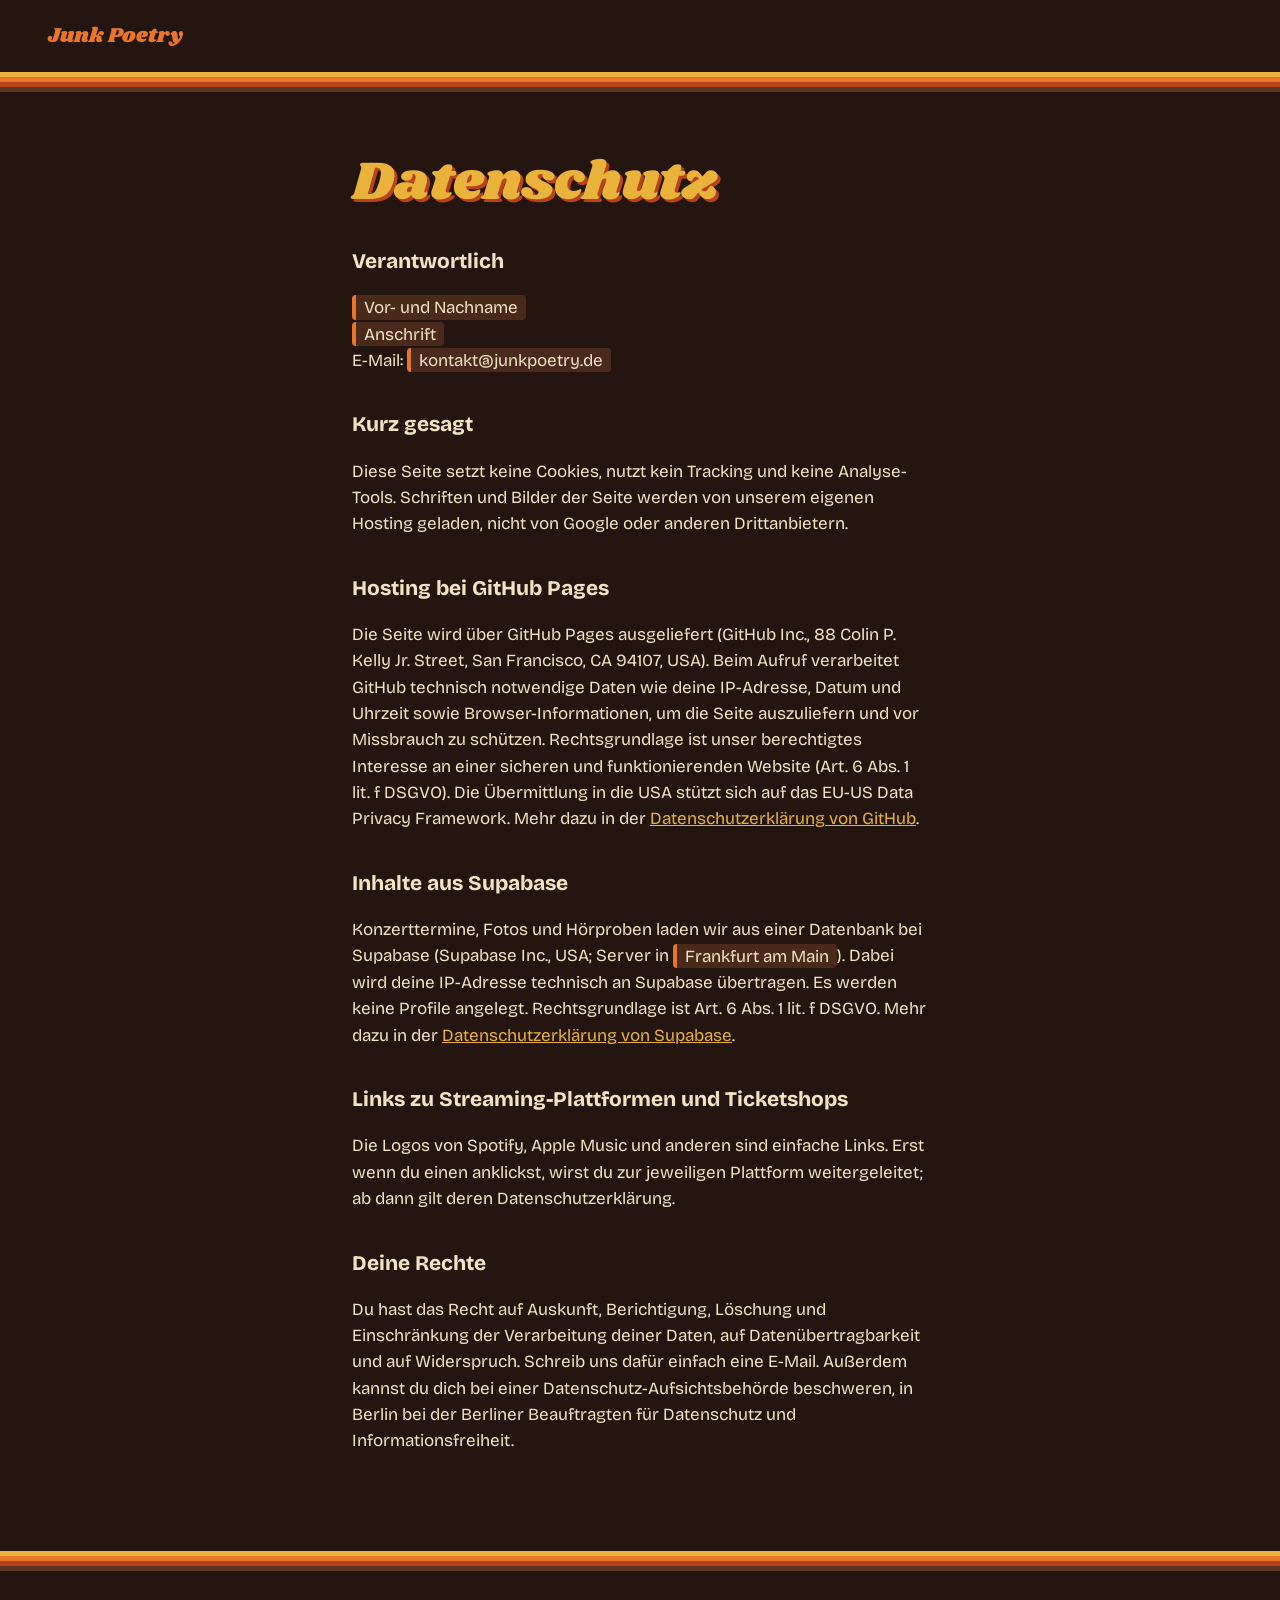
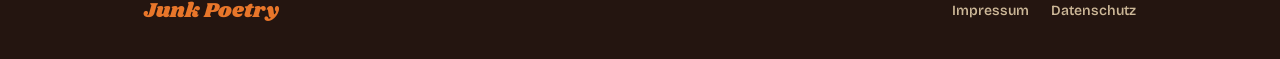
==== datenschutz.html @ 199b7a6d "Erste Version der Band-Seite Startseite mit animiertem Titel, Konzertliste, Hörprobe und Plattform-K" ====
<!doctype html>
<html lang="de">
<head>
  <meta charset="utf-8">
  <meta name="viewport" content="width=device-width, initial-scale=1">
  <title>Datenschutz – Junk Poetry</title>
  <meta name="robots" content="noindex">
  <meta name="theme-color" content="#241510">
  <link rel="icon" href="assets/img/favicon.svg" type="image/svg+xml">
  <link rel="stylesheet" href="assets/css/base.css">
  <link rel="stylesheet" href="assets/css/site.css">
</head>
<body>
  <header class="legal-top"><a href="./">Junk Poetry</a></header>
  <div class="stripes stripes--thin" aria-hidden="true"></div>
  <main class="legal">
    <h1>Datenschutz</h1>
    <h2>Verantwortlich</h2>
    <p>
      <span class="todo">Vor- und Nachname</span><br>
      <span class="todo">Anschrift</span><br>
      E-Mail: <span class="todo">kontakt@junkpoetry.de</span>
    </p>

    <h2>Kurz gesagt</h2>
    <p>Diese Seite setzt keine Cookies, nutzt kein Tracking und keine Analyse-Tools. Schriften und Bilder der Seite werden von unserem eigenen Hosting geladen, nicht von Google oder anderen Drittanbietern.</p>

    <h2>Hosting bei GitHub Pages</h2>
    <p>Die Seite wird über GitHub Pages ausgeliefert (GitHub Inc., 88 Colin P. Kelly Jr. Street, San Francisco, CA 94107, USA). Beim Aufruf verarbeitet GitHub technisch notwendige Daten wie deine IP-Adresse, Datum und Uhrzeit sowie Browser-Informationen, um die Seite auszuliefern und vor Missbrauch zu schützen. Rechtsgrundlage ist unser berechtigtes Interesse an einer sicheren und funktionierenden Website (Art. 6 Abs. 1 lit. f DSGVO). Die Übermittlung in die USA stützt sich auf das EU-US Data Privacy Framework. Mehr dazu in der <a href="https://docs.github.com/de/site-policy/privacy-policies/github-general-privacy-statement" rel="noopener">Datenschutzerklärung von GitHub</a>.</p>

    <h2>Inhalte aus Supabase</h2>
    <p>Konzerttermine, Fotos und Hörproben laden wir aus einer Datenbank bei Supabase (Supabase Inc., USA; Server in <span class="todo">Frankfurt am Main</span>). Dabei wird deine IP-Adresse technisch an Supabase übertragen. Es werden keine Profile angelegt. Rechtsgrundlage ist Art. 6 Abs. 1 lit. f DSGVO. Mehr dazu in der <a href="https://supabase.com/privacy" rel="noopener">Datenschutzerklärung von Supabase</a>.</p>

    <h2>Links zu Streaming-Plattformen und Ticketshops</h2>
    <p>Die Logos von Spotify, Apple Music und anderen sind einfache Links. Erst wenn du einen anklickst, wirst du zur jeweiligen Plattform weitergeleitet; ab dann gilt deren Datenschutzerklärung.</p>

    <h2>Deine Rechte</h2>
    <p>Du hast das Recht auf Auskunft, Berichtigung, Löschung und Einschränkung der Verarbeitung deiner Daten, auf Datenübertragbarkeit und auf Widerspruch. Schreib uns dafür einfach eine E-Mail. Außerdem kannst du dich bei einer Datenschutz-Aufsichtsbehörde beschweren, in Berlin bei der Berliner Beauftragten für Datenschutz und Informationsfreiheit.</p>
  </main>
  <footer class="footer">
    <div class="stripes stripes--thin" aria-hidden="true"></div>
    <div class="footer__inner">
      <p class="footer__name">Junk Poetry</p>
      <ul class="footer__links">
        <li><a href="impressum.html">Impressum</a></li>
        <li><a href="datenschutz.html">Datenschutz</a></li>
      </ul>
    </div>
  </footer>
</body>
</html>
---- assets/css/base.css ----
/* Junk Poetry — gemeinsame Basis (Fonts + Farben) für Seite und Admin */

@font-face {
  font-family: "Shrikhand";
  font-style: normal;
  font-weight: 400;
  font-display: swap;
  src: url("../fonts/shrikhand-latin-400-normal.woff2") format("woff2");
  unicode-range: U+0000-00FF, U+0131, U+0152-0153, U+02BB-02BC, U+02C6, U+02DA, U+02DC, U+0304, U+0308, U+0329, U+2000-206F, U+20AC, U+2122, U+2191, U+2193, U+2212, U+2215, U+FEFF, U+FFFD;
}
@font-face {
  font-family: "Shrikhand";
  font-style: normal;
  font-weight: 400;
  font-display: swap;
  src: url("../fonts/shrikhand-latin-ext-400-normal.woff2") format("woff2");
  unicode-range: U+0100-02BA, U+02BD-02C5, U+02C7-02CC, U+02CE-02D7, U+02DD-02FF, U+1E00-1E9F, U+20A0-20AB, U+20AD-20C0, U+A720-A7FF;
}
@font-face {
  font-family: "Bricolage";
  font-style: normal;
  font-weight: 200 800;
  font-display: swap;
  src: url("../fonts/bricolage-grotesque-latin-wght-normal.woff2") format("woff2-variations");
  unicode-range: U+0000-00FF, U+0131, U+0152-0153, U+02BB-02BC, U+02C6, U+02DA, U+02DC, U+0304, U+0308, U+0329, U+2000-206F, U+20AC, U+2122, U+2191, U+2193, U+2212, U+2215, U+FEFF, U+FFFD;
}
@font-face {
  font-family: "Bricolage";
  font-style: normal;
  font-weight: 200 800;
  font-display: swap;
  src: url("../fonts/bricolage-grotesque-latin-ext-wght-normal.woff2") format("woff2-variations");
  unicode-range: U+0100-02BA, U+02BD-02C5, U+02C7-02CC, U+02CE-02D7, U+02DD-02FF, U+1E00-1E9F, U+20A0-20AB, U+20AD-20C0, U+A720-A7FF;
}

:root {
  --espresso: #241510;
  --cocoa: #4a2a1b;
  --cocoa-2: #5c3622;
  --rust: #b8431b;
  --orange: #e8762a;
  --mustard: #e9b23b;
  --cream: #f3e3c3;
  --cream-dim: #cdb898;

  --display: "Shrikhand", "Cooper Black", Georgia, serif;
  --body: "Bricolage", "Avenir Next", system-ui, sans-serif;

  /* Typo-Skala (ca. 1.25) */
  --t-sm: 0.875rem;
  --t-base: 1.0625rem;
  --t-md: 1.3rem;
  --t-lg: 1.75rem;
  --t-xl: clamp(2.2rem, 5vw, 3.4rem);

  --gutter: clamp(1rem, 4vw, 3rem);
  --maxw: 68rem;

  color-scheme: dark;
}

*,
*::before,
*::after { box-sizing: border-box; }

html { -webkit-text-size-adjust: 100%; }

body {
  margin: 0;
  background: var(--espresso);
  color: var(--cream);
  font-family: var(--body);
  font-size: var(--t-base);
  line-height: 1.55;
  font-weight: 400;
  -webkit-font-smoothing: antialiased;
}

img, svg { display: block; max-width: 100%; }

a { color: inherit; }

:focus-visible {
  outline: 3px solid var(--mustard);
  outline-offset: 3px;
  border-radius: 4px;
}

.visually-hidden {
  position: absolute !important;
  width: 1px; height: 1px;
  overflow: hidden; clip: rect(0 0 0 0);
  white-space: nowrap;
}

/* Die vier Streifen – das wiederkehrende 70s-Motiv */
.stripes {
  --h: 8px;
  height: calc(var(--h) * 4);
  background: linear-gradient(
    var(--mustard) 0 25%,
    var(--orange) 25% 50%,
    var(--rust) 50% 75%,
    var(--cocoa-2) 75% 100%
  );
}
---- assets/css/site.css ----
/* ---------- Hero ---------- */

.hero {
  position: relative;
  min-height: max(34rem, 100svh);
  display: grid;
  grid-template-rows: auto 1fr auto;
  overflow: hidden;
  isolation: isolate;
}

.hero__photo {
  position: absolute;
  inset: 0;
  z-index: -2;
}
.hero__photo img {
  width: 100%;
  height: 100%;
  object-fit: cover;
  object-position: 50% 30%;
  filter: url(#duotone) contrast(1.08);
  opacity: 0;
  transform: scale(1.08);
  animation: photo-in 0.9s cubic-bezier(.2, .7, .2, 1) forwards;
}

/* Abdunkeln unten (Lesbarkeit) + Filmkorn, versteckt auch das kleine Foto */
.hero__shade {
  position: absolute;
  inset: 0;
  z-index: -1;
  background:
    url("data:image/svg+xml,%3Csvg xmlns='http://www.w3.org/2000/svg' width='180' height='180'%3E%3Cfilter id='n'%3E%3CfeTurbulence type='fractalNoise' baseFrequency='.85' numOctaves='3' stitchTiles='stitch'/%3E%3CfeColorMatrix values='0 0 0 0 .95  0 0 0 0 .85  0 0 0 0 .7  0 0 0 .55 0'/%3E%3C/filter%3E%3Crect width='100%25' height='100%25' filter='url(%23n)'/%3E%3C/svg%3E"),
    radial-gradient(ellipse at 50% 35%, transparent 30%, rgb(36 21 16 / .55) 100%),
    linear-gradient(to bottom, rgb(36 21 16 / .35), transparent 25%, transparent 45%, rgb(36 21 16 / .75) 85%);
  background-blend-mode: overlay, normal, normal;
  opacity: 0.95;
}

.topnav {
  display: flex;
  justify-content: flex-end;
  gap: 1.5rem;
  padding: 1.25rem var(--gutter);
  font-weight: 650;
  font-size: var(--t-base);
}
.topnav a {
  text-decoration: none;
  padding: 0.25rem 0;
  border-bottom: 2px solid transparent;
  text-shadow: 0 1px 6px rgb(36 21 16 / .6);
}
.topnav a:hover { border-bottom-color: var(--mustard); }

.title {
  align-self: end;
  margin: 0;
  padding: 0 var(--gutter) 0.5rem;
  font-family: var(--display);
  font-weight: 400;
  font-size: clamp(4.4rem, 17vw, 12.5rem);
  line-height: 0.82;
  color: var(--cream);
  display: flex;
  flex-direction: column;
  align-items: flex-start;
  /* 70s-Stapelschatten */
  text-shadow:
    0.035em 0.035em 0 var(--mustard),
    0.07em 0.07em 0 var(--orange),
    0.105em 0.105em 0 var(--rust),
    0.14em 0.14em 0 var(--cocoa);
}
.title__word {
  display: block;
  transform-origin: 40% 70%;
  opacity: 0;
}
.title__word--junk {
  --tilt: -5deg;
  animation: pop 0.7s cubic-bezier(.3, 1.4, .5, 1) 0.45s forwards;
}
.title__word--poetry {
  --tilt: -5deg;
  margin-left: 0.55em;
  animation: pop 0.7s cubic-bezier(.3, 1.4, .5, 1) 0.9s forwards;
}

.swoosh {
  display: block;
  width: 100%;
  height: 190px;
  margin-bottom: -1px;
  clip-path: inset(0 100% 0 0);
  animation: wipe 0.9s cubic-bezier(.6, 0, .2, 1) 1.25s forwards;
}
.swoosh__fill { fill: var(--espresso); }
.swoosh__lines path {
  stroke-width: 14;
  vector-effect: non-scaling-stroke;
}

@keyframes photo-in {
  to { opacity: 1; transform: scale(1); }
}
@keyframes pop {
  0%   { opacity: 0; transform: scale(0.2) rotate(-16deg); }
  55%  { opacity: 1; transform: scale(1.12) rotate(2deg); }
  80%  { transform: scale(0.97) rotate(var(--tilt)); }
  100% { opacity: 1; transform: scale(1) rotate(var(--tilt)); }
}
@keyframes wipe {
  to { clip-path: inset(0 0 0 0); }
}

/* ---------- Sektionen ---------- */

.section {
  max-width: var(--maxw);
  margin: 0 auto;
  padding: clamp(3rem, 8vw, 6rem) var(--gutter) 0;
}

.section__head {
  display: flex;
  flex-wrap: wrap;
  align-items: end;
  justify-content: space-between;
  gap: 1rem 2rem;
  margin-bottom: 2rem;
}

.section h2 {
  margin: 0;
  font-family: var(--display);
  font-weight: 400;
  font-size: var(--t-xl);
  line-height: 1;
  color: var(--mustard);
  text-shadow: 0.05em 0.05em 0 var(--rust);
}

/* ---------- Sortierung ---------- */

.sort {
  display: inline-flex;
  padding: 4px;
  gap: 2px;
  border-radius: 999px;
  background: var(--cocoa);
}
.sort button {
  font: inherit;
  font-size: var(--t-sm);
  font-weight: 600;
  color: var(--cream-dim);
  background: none;
  border: 0;
  border-radius: 999px;
  padding: 0.45rem 0.9rem;
  white-space: nowrap;
  cursor: pointer;
}
.sort button:hover { color: var(--cream); }
.sort button[aria-pressed="true"] {
  background: var(--orange);
  color: var(--espresso);
}

/* ---------- Konzerte als Ticketabrisse ---------- */

.gigs {
  list-style: none;
  margin: 0;
  padding: 0;
  display: grid;
  gap: 1.1rem;
}

.gigs__state {
  padding: 2rem 0;
  color: var(--cream-dim);
  max-width: 34rem;
}
.gigs__state strong { color: var(--cream); font-weight: 650; }

.gig {
  --notch: 11px;
  position: relative;
  display: grid;
  grid-template-columns: 7.5rem 1fr auto;
  align-items: stretch;
  background: var(--cream);
  color: var(--espresso);
  border-radius: 10px;
  /* Kerben links und rechts der Perforation */
  -webkit-mask:
    radial-gradient(circle var(--notch) at 7.5rem 0, transparent 98%, #000) top / 100% 51% no-repeat,
    radial-gradient(circle var(--notch) at 7.5rem 100%, transparent 98%, #000) bottom / 100% 51% no-repeat;
          mask:
    radial-gradient(circle var(--notch) at 7.5rem 0, transparent 98%, #000) top / 100% 51% no-repeat,
    radial-gradient(circle var(--notch) at 7.5rem 100%, transparent 98%, #000) bottom / 100% 51% no-repeat;
}

.gig__date {
  display: grid;
  place-content: center;
  text-align: center;
  padding: 1rem 0.5rem;
  background: var(--orange);
  border-radius: 10px 0 0 10px;
  color: var(--espresso);
}
.gig__date time { display: grid; }
.gig__day {
  font-family: var(--display);
  font-size: 2.6rem;
  line-height: 1;
  color: var(--cream);
  text-shadow: 0.05em 0.05em 0 var(--rust);
}
.gig__month {
  font-weight: 700;
  font-size: var(--t-sm);
  margin-top: 0.3rem;
}

.gig__info {
  padding: 1.1rem 1.4rem;
  border-left: 3px dashed rgb(36 21 16 / .35);
  min-width: 0;
}
.gig__city {
  margin: 0;
  font-size: var(--t-lg);
  font-weight: 750;
  line-height: 1.1;
  letter-spacing: -0.01em;
}
.gig__venue {
  margin: 0.25rem 0 0;
  font-weight: 500;
}
.gig__note {
  margin: 0.35rem 0 0;
  font-size: var(--t-sm);
  color: #6b4a36;
}

.gig__action {
  display: flex;
  align-items: center;
  padding: 1rem 1.4rem 1rem 0;
}

.btn {
  display: inline-flex;
  align-items: center;
  gap: 0.5rem;
  font: inherit;
  font-weight: 700;
  text-decoration: none;
  background: var(--espresso);
  color: var(--cream);
  border: 0;
  border-radius: 999px;
  padding: 0.65rem 1.3rem;
  cursor: pointer;
  white-space: nowrap;
}
.btn:hover { background: var(--rust); }

.stamp {
  display: inline-block;
  font-family: var(--display);
  font-size: 1.05rem;
  color: var(--rust);
  border: 3px solid currentColor;
  border-radius: 8px;
  padding: 0.2rem 0.7rem;
  transform: rotate(-6deg);
  white-space: nowrap;
}
.stamp--free { color: #6f7a2e; }
.stamp--tba  { color: #8a6a52; font-family: var(--body); font-weight: 700; font-size: var(--t-sm); }

@media (max-width: 640px) {
  .gig {
    --cut: 5.5rem;
    grid-template-columns: var(--cut) 1fr;
    -webkit-mask:
      radial-gradient(circle var(--notch) at var(--cut) 0, transparent 98%, #000) top / 100% 51% no-repeat,
      radial-gradient(circle var(--notch) at var(--cut) 100%, transparent 98%, #000) bottom / 100% 51% no-repeat;
            mask:
      radial-gradient(circle var(--notch) at var(--cut) 0, transparent 98%, #000) top / 100% 51% no-repeat,
      radial-gradient(circle var(--notch) at var(--cut) 100%, transparent 98%, #000) bottom / 100% 51% no-repeat;
  }
  .gig__date { grid-row: span 2; }
  .gig__day { font-size: 2.1rem; }
  .gig__info { padding: 1rem 1rem 0.4rem; }
  .gig__city { font-size: var(--t-md); }
  .gig__action {
    border-left: 3px dashed rgb(36 21 16 / .35);
    padding: 0.4rem 1rem 1rem;
  }
}

/* ---------- Release + Hörprobe ---------- */

.release {
  display: grid;
  grid-template-columns: minmax(0, 22rem) 1fr;
  gap: clamp(1.5rem, 5vw, 4.5rem);
  align-items: center;
  margin-bottom: clamp(3rem, 7vw, 5rem);
}
.release[hidden] { display: none; }

.release__art {
  position: relative;
  width: 78%;
  aspect-ratio: 1;
}

.cover {
  position: relative;
  z-index: 1;
  width: 100%;
  height: 100%;
  border-radius: 6px;
  overflow: hidden;
  box-shadow: 10px 10px 0 var(--rust);
  background: var(--cocoa);
}
.cover img { width: 100%; height: 100%; object-fit: cover; }

/* Platzhalter-Cover, falls noch keins hochgeladen ist */
.cover--empty {
  display: grid;
  align-content: end;
  padding: 1.1rem;
  background: linear-gradient(
    var(--cocoa) 0 44%,
    var(--mustard) 44% 50%,
    var(--orange) 50% 56%,
    var(--rust) 56% 62%,
    var(--cocoa-2) 62% 100%
  );
}
.cover--empty span {
  font-family: var(--display);
  font-size: clamp(1.4rem, 3.4vw, 2.1rem);
  line-height: 1;
  color: var(--cream);
}

.vinyl {
  position: absolute;
  inset: 4% -34% 4% auto;
  aspect-ratio: 1;
  border-radius: 50%;
  background:
    radial-gradient(circle, var(--espresso) 0 3%, transparent 3.5%),
    radial-gradient(circle, transparent 0 30%, transparent 30%),
    conic-gradient(from 30deg, transparent 0 10%, rgb(243 227 195 / .10) 14%, transparent 18% 60%, rgb(243 227 195 / .08) 64%, transparent 68%),
    repeating-radial-gradient(circle, #160d09 0 2px, #33201a 2px 4px);
  box-shadow: inset 0 0 0 3px #3d271d;
}
.vinyl__label {
  position: absolute;
  inset: 34%;
  border-radius: 50%;
  background:
    radial-gradient(circle, var(--espresso) 0 9%, transparent 10%),
    conic-gradient(var(--mustard) 0 25%, var(--orange) 0 50%, var(--mustard) 0 75%, var(--orange) 0);
}
.is-playing .vinyl { animation: spin 1.8s linear infinite; }

@keyframes spin { to { transform: rotate(1turn); } }

.release__by {
  margin: 0;
  color: var(--cream-dim);
  font-size: var(--t-sm);
  font-weight: 600;
}
.release__title {
  margin: 0.2rem 0 1.4rem;
  font-family: var(--display);
  font-weight: 400;
  font-size: var(--t-lg);
  line-height: 1.1;
}

.play {
  display: inline-flex;
  align-items: center;
  gap: 0.9rem;
  font: inherit;
  font-weight: 700;
  font-size: var(--t-md);
  color: var(--cream);
  background: none;
  border: 0;
  padding: 0;
  cursor: pointer;
}
.play__ring { width: 4rem; height: 4rem; flex: none; }
.play__track { fill: var(--orange); stroke: var(--cocoa-2); stroke-width: 4; }
.play__progress {
  fill: none;
  stroke: var(--mustard);
  stroke-width: 4;
  stroke-linecap: round;
  stroke-dasharray: 132;
  stroke-dashoffset: 132;
  transform: rotate(-90deg);
  transform-origin: center;
}
.play__icon { fill: var(--espresso); }
.play__icon--stop { display: none; }
.is-playing .play__icon--play { display: none; }
.is-playing .play__icon--stop { display: inline; }
.play:hover .play__track { fill: var(--mustard); }

.release__hint {
  margin: 0.8rem 0 0;
  font-size: var(--t-sm);
  color: var(--cream-dim);
  max-width: 30rem;
}
.release__hint a { color: var(--mustard); font-weight: 650; }

@media (max-width: 640px) {
  .hero { min-height: max(30rem, 78svh); }
  .title { font-size: 19vw; }
  .swoosh { height: 120px; }
  .swoosh__lines path { stroke-width: 9; }
  .release { grid-template-columns: 1fr; }
  .release__art { width: 62%; }
}

/* ---------- Plattform-Karussell ---------- */

.platforms__title {
  margin: 0 0 0.5rem;
  font-size: var(--t-md);
  font-weight: 700;
}

.carousel {
  position: relative;
  margin: 0 calc(var(--gutter) * -1);
}

.carousel__track {
  --item: 9.5rem;
  list-style: none;
  margin: 0;
  display: flex;
  gap: 0.5rem;
  overflow-x: auto;
  scroll-snap-type: x mandatory;
  scroll-behavior: smooth;
  overscroll-behavior-x: contain;
  padding: 2.5rem calc(50% - var(--item) / 2) 2rem;
  scrollbar-width: none;
  -webkit-mask-image: linear-gradient(to right, transparent, #000 18%, #000 82%, transparent);
          mask-image: linear-gradient(to right, transparent, #000 18%, #000 82%, transparent);
}
.carousel__track::-webkit-scrollbar { display: none; }

.carousel__track > li {
  flex: 0 0 var(--item);
  scroll-snap-align: center;
  display: grid;
  justify-items: center;
}

.platform {
  --k: 0; /* 1 = Mitte, 0 = Rand – per JS gesetzt */
  display: grid;
  justify-items: center;
  gap: 0.8rem;
  text-decoration: none;
  transform: scale(calc(0.78 + var(--k) * 0.34));
  opacity: calc(0.5 + var(--k) * 0.5);
  transition: transform 0.12s linear, opacity 0.12s linear;
}

/* Jede Plattform als Plattenlabel */
.platform__disc {
  width: 7rem;
  aspect-ratio: 1;
  border-radius: 50%;
  display: grid;
  place-items: center;
  background:
    radial-gradient(circle, transparent 0 56%, var(--cocoa-2) 56.5% 58%, transparent 58.5%),
    radial-gradient(circle, var(--orange) 0 60%, var(--rust) 60.5% 100%);
  box-shadow: 0 0 0 4px var(--espresso), 0 0 0 7px var(--cocoa);
}
.platform__disc svg {
  width: 44%;
  height: 44%;
  fill: var(--espresso);
}
.platform__word {
  font-family: var(--display);
  font-size: 1.05rem;
  line-height: 0.95;
  text-align: center;
  color: var(--espresso);
}
.platform__name {
  font-weight: 650;
  font-size: var(--t-sm);
  text-align: center;
  white-space: nowrap;
}
.platform:hover .platform__disc,
.platform:focus-visible .platform__disc {
  background:
    radial-gradient(circle, transparent 0 56%, var(--cocoa-2) 56.5% 58%, transparent 58.5%),
    radial-gradient(circle, var(--mustard) 0 60%, var(--orange) 60.5% 100%);
}

.carousel__navs {
  display: flex;
  justify-content: center;
  gap: 0.75rem;
}
.carousel__nav {
  width: 2.75rem;
  height: 2.75rem;
  border-radius: 50%;
  border: 0;
  background: var(--cocoa);
  color: var(--cream);
  display: grid;
  place-items: center;
  cursor: pointer;
}
.carousel__nav:hover { background: var(--rust); }
.carousel__nav svg { width: 1.2rem; fill: none; stroke: currentColor; stroke-width: 2.5; stroke-linecap: round; stroke-linejoin: round; }

/* ---------- Footer ---------- */

.footer {
  margin-top: clamp(3rem, 8vw, 6rem);
}
.stripes--thin { --h: 5px; }
.footer__inner {
  max-width: var(--maxw);
  margin: 0 auto;
  padding: 1.5rem var(--gutter) 2rem;
  display: flex;
  flex-wrap: wrap;
  gap: 1rem 2rem;
  align-items: center;
  justify-content: space-between;
}
.footer__name {
  margin: 0;
  font-family: var(--display);
  font-size: var(--t-md);
  color: var(--orange);
}
.footer__links {
  list-style: none;
  margin: 0;
  padding: 0;
  display: flex;
  flex-wrap: wrap;
  gap: 0.5rem 1.4rem;
  font-size: var(--t-sm);
  font-weight: 550;
}
.footer__links a { text-decoration: none; color: var(--cream-dim); }
.footer__links a:hover { color: var(--cream); text-decoration: underline; }

/* ---------- Weniger Bewegung ---------- */

@media (prefers-reduced-motion: reduce) {
  .hero__photo img,
  .title__word,
  .swoosh {
    animation: none;
    opacity: 1;
    transform: none;
    clip-path: none;
  }
  .title__word { transform: rotate(var(--tilt)); }
  .is-playing .vinyl { animation: none; }
  .carousel__track { scroll-behavior: auto; }
  .platform { transition: none; }
}

/* ---------- Impressum / Datenschutz ---------- */

.legal-top {
  display: flex;
  align-items: center;
  justify-content: space-between;
  padding: 1.25rem var(--gutter);
}
.legal-top a {
  font-family: var(--display);
  font-size: var(--t-md);
  color: var(--orange);
  text-decoration: none;
}
.legal {
  max-width: 42rem;
  margin: 0 auto;
  padding: clamp(2rem, 6vw, 4rem) var(--gutter) 0;
}
.legal h1 {
  margin: 0 0 1.5rem;
  font-family: var(--display);
  font-weight: 400;
  font-size: var(--t-xl);
  line-height: 1;
  color: var(--mustard);
  text-shadow: 0.05em 0.05em 0 var(--rust);
}
.legal h2 {
  margin: 2.2rem 0 0.5rem;
  font-size: var(--t-md);
  font-weight: 750;
}
.legal p, .legal li { color: var(--cream); }
.legal a { color: var(--mustard); }
.legal .todo {
  background: var(--cocoa);
  border-left: 4px solid var(--orange);
  padding: 0.1rem 0.5rem;
  border-radius: 4px;
}
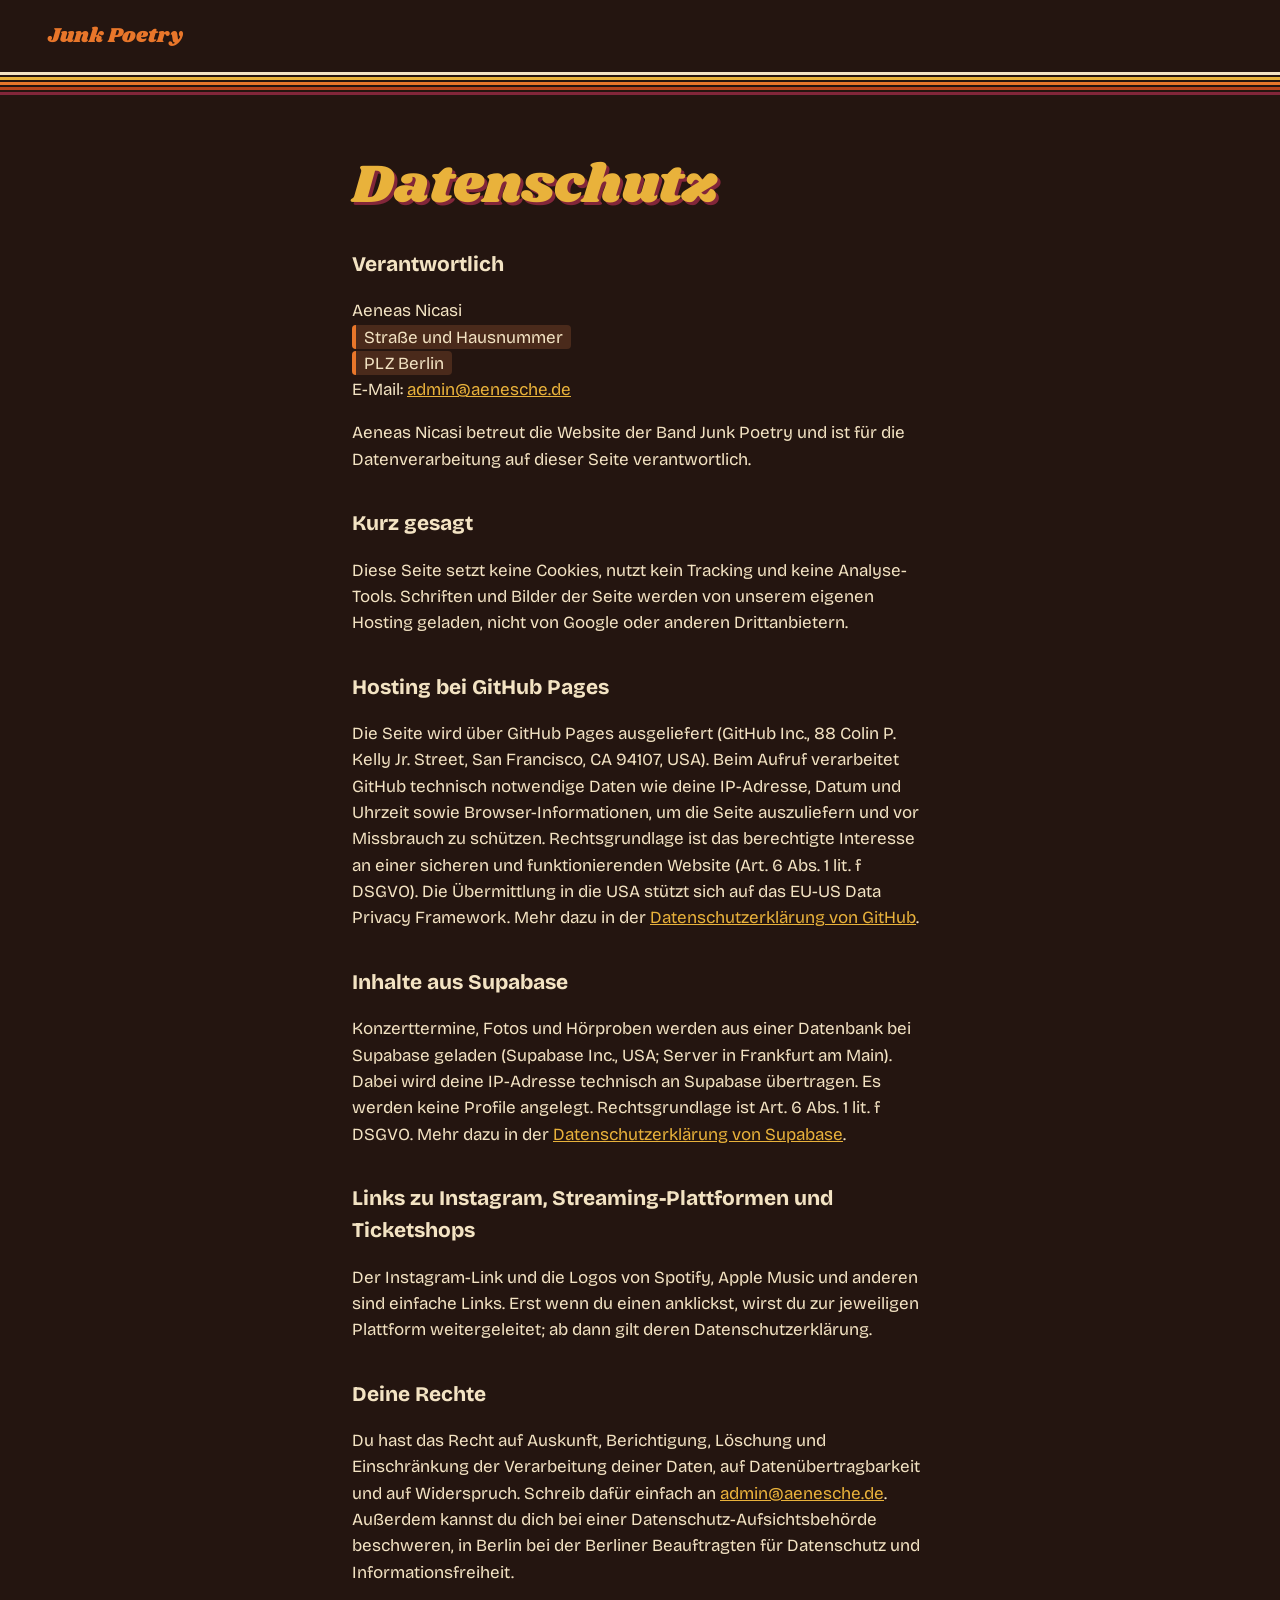
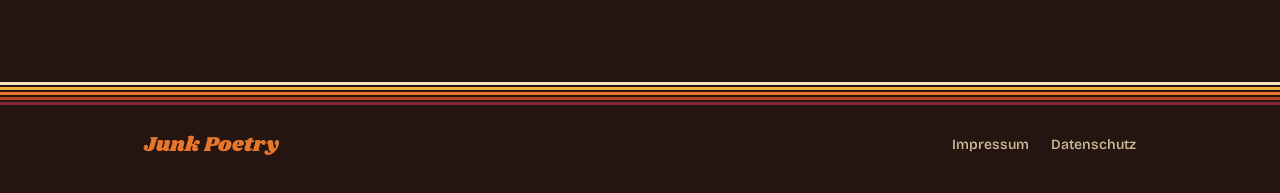
==== commit bad3e750: "Impressum und Datenschutz ausgefüllt Band-Kontakt über Instagram, Aeneas Nicasi als Verantwortlicher" ====
--- a/datenschutz.html
+++ b/datenschutz.html
@@ -15,27 +15,30 @@
   <div class="stripes stripes--thin" aria-hidden="true"></div>
   <main class="legal">
     <h1>Datenschutz</h1>
+
     <h2>Verantwortlich</h2>
     <p>
-      <span class="todo">Vor- und Nachname</span><br>
-      <span class="todo">Anschrift</span><br>
-      E-Mail: <span class="todo">kontakt@junkpoetry.de</span>
+      Aeneas Nicasi<br>
+      <span class="todo">Straße und Hausnummer</span><br>
+      <span class="todo">PLZ Berlin</span><br>
+      E-Mail: <a href="mailto:admin@aenesche.de">admin@aenesche.de</a>
     </p>
+    <p>Aeneas Nicasi betreut die Website der Band Junk Poetry und ist für die Datenverarbeitung auf dieser Seite verantwortlich.</p>
 
     <h2>Kurz gesagt</h2>
     <p>Diese Seite setzt keine Cookies, nutzt kein Tracking und keine Analyse-Tools. Schriften und Bilder der Seite werden von unserem eigenen Hosting geladen, nicht von Google oder anderen Drittanbietern.</p>
 
     <h2>Hosting bei GitHub Pages</h2>
-    <p>Die Seite wird über GitHub Pages ausgeliefert (GitHub Inc., 88 Colin P. Kelly Jr. Street, San Francisco, CA 94107, USA). Beim Aufruf verarbeitet GitHub technisch notwendige Daten wie deine IP-Adresse, Datum und Uhrzeit sowie Browser-Informationen, um die Seite auszuliefern und vor Missbrauch zu schützen. Rechtsgrundlage ist unser berechtigtes Interesse an einer sicheren und funktionierenden Website (Art. 6 Abs. 1 lit. f DSGVO). Die Übermittlung in die USA stützt sich auf das EU-US Data Privacy Framework. Mehr dazu in der <a href="https://docs.github.com/de/site-policy/privacy-policies/github-general-privacy-statement" rel="noopener">Datenschutzerklärung von GitHub</a>.</p>
+    <p>Die Seite wird über GitHub Pages ausgeliefert (GitHub Inc., 88 Colin P. Kelly Jr. Street, San Francisco, CA 94107, USA). Beim Aufruf verarbeitet GitHub technisch notwendige Daten wie deine IP-Adresse, Datum und Uhrzeit sowie Browser-Informationen, um die Seite auszuliefern und vor Missbrauch zu schützen. Rechtsgrundlage ist das berechtigte Interesse an einer sicheren und funktionierenden Website (Art. 6 Abs. 1 lit. f DSGVO). Die Übermittlung in die USA stützt sich auf das EU-US Data Privacy Framework. Mehr dazu in der <a href="https://docs.github.com/de/site-policy/privacy-policies/github-general-privacy-statement" rel="noopener">Datenschutzerklärung von GitHub</a>.</p>
 
     <h2>Inhalte aus Supabase</h2>
-    <p>Konzerttermine, Fotos und Hörproben laden wir aus einer Datenbank bei Supabase (Supabase Inc., USA; Server in <span class="todo">Frankfurt am Main</span>). Dabei wird deine IP-Adresse technisch an Supabase übertragen. Es werden keine Profile angelegt. Rechtsgrundlage ist Art. 6 Abs. 1 lit. f DSGVO. Mehr dazu in der <a href="https://supabase.com/privacy" rel="noopener">Datenschutzerklärung von Supabase</a>.</p>
+    <p>Konzerttermine, Fotos und Hörproben werden aus einer Datenbank bei Supabase geladen (Supabase Inc., USA; Server in Frankfurt am Main). Dabei wird deine IP-Adresse technisch an Supabase übertragen. Es werden keine Profile angelegt. Rechtsgrundlage ist Art. 6 Abs. 1 lit. f DSGVO. Mehr dazu in der <a href="https://supabase.com/privacy" rel="noopener">Datenschutzerklärung von Supabase</a>.</p>
 
-    <h2>Links zu Streaming-Plattformen und Ticketshops</h2>
-    <p>Die Logos von Spotify, Apple Music und anderen sind einfache Links. Erst wenn du einen anklickst, wirst du zur jeweiligen Plattform weitergeleitet; ab dann gilt deren Datenschutzerklärung.</p>
+    <h2>Links zu Instagram, Streaming-Plattformen und Ticketshops</h2>
+    <p>Der Instagram-Link und die Logos von Spotify, Apple Music und anderen sind einfache Links. Erst wenn du einen anklickst, wirst du zur jeweiligen Plattform weitergeleitet; ab dann gilt deren Datenschutzerklärung.</p>
 
     <h2>Deine Rechte</h2>
-    <p>Du hast das Recht auf Auskunft, Berichtigung, Löschung und Einschränkung der Verarbeitung deiner Daten, auf Datenübertragbarkeit und auf Widerspruch. Schreib uns dafür einfach eine E-Mail. Außerdem kannst du dich bei einer Datenschutz-Aufsichtsbehörde beschweren, in Berlin bei der Berliner Beauftragten für Datenschutz und Informationsfreiheit.</p>
+    <p>Du hast das Recht auf Auskunft, Berichtigung, Löschung und Einschränkung der Verarbeitung deiner Daten, auf Datenübertragbarkeit und auf Widerspruch. Schreib dafür einfach an <a href="mailto:admin@aenesche.de">admin@aenesche.de</a>. Außerdem kannst du dich bei einer Datenschutz-Aufsichtsbehörde beschweren, in Berlin bei der Berliner Beauftragten für Datenschutz und Informationsfreiheit.</p>
   </main>
   <footer class="footer">
     <div class="stripes stripes--thin" aria-hidden="true"></div>
--- a/assets/css/base.css
+++ b/assets/css/base.css
@@ -38,6 +38,7 @@
   --cocoa: #4a2a1b;
   --cocoa-2: #5c3622;
   --rust: #b8431b;
+  --wine: #82263a;
   --orange: #e8762a;
   --mustard: #e9b23b;
   --cream: #f3e3c3;
@@ -95,12 +96,19 @@
 
 /* Die vier Streifen – das wiederkehrende 70s-Motiv */
 .stripes {
-  --h: 8px;
-  height: calc(var(--h) * 4);
+  /* fünf Streifen mit dunklen Fugen, von Creme bis Weinrot */
+  --h: 6px;
+  --g: 3px;
+  height: calc(var(--h) * 5 + var(--g) * 4);
   background: linear-gradient(
-    var(--mustard) 0 25%,
-    var(--orange) 25% 50%,
-    var(--rust) 50% 75%,
-    var(--cocoa-2) 75% 100%
+    var(--cream) 0 var(--h),
+    transparent 0 calc(var(--h) + var(--g)),
+    var(--mustard) 0 calc(var(--h) * 2 + var(--g)),
+    transparent 0 calc(var(--h) * 2 + var(--g) * 2),
+    var(--orange) 0 calc(var(--h) * 3 + var(--g) * 2),
+    transparent 0 calc(var(--h) * 3 + var(--g) * 3),
+    var(--rust) 0 calc(var(--h) * 4 + var(--g) * 3),
+    transparent 0 calc(var(--h) * 4 + var(--g) * 4),
+    var(--wine) 0 100%
   );
 }
--- a/assets/css/site.css
+++ b/assets/css/site.css
@@ -68,10 +68,9 @@
   align-items: flex-start;
   /* 70s-Stapelschatten */
   text-shadow:
-    0.035em 0.035em 0 var(--mustard),
-    0.07em 0.07em 0 var(--orange),
-    0.105em 0.105em 0 var(--rust),
-    0.14em 0.14em 0 var(--cocoa);
+    0.04em 0.04em 0 var(--mustard),
+    0.08em 0.08em 0 var(--orange),
+    0.12em 0.12em 0 var(--wine);
 }
 .title__word {
   display: block;
@@ -91,14 +90,15 @@
 .swoosh {
   display: block;
   width: 100%;
-  height: 190px;
+  height: 200px;
   margin-bottom: -1px;
   clip-path: inset(0 100% 0 0);
   animation: wipe 0.9s cubic-bezier(.6, 0, .2, 1) 1.25s forwards;
 }
 .swoosh__fill { fill: var(--espresso); }
+.swoosh__lines .swoosh__band { stroke: var(--espresso); stroke-width: 70; }
 .swoosh__lines path {
-  stroke-width: 14;
+  stroke-width: 10;
   vector-effect: non-scaling-stroke;
 }
 
@@ -139,7 +139,7 @@
   font-size: var(--t-xl);
   line-height: 1;
   color: var(--mustard);
-  text-shadow: 0.05em 0.05em 0 var(--rust);
+  text-shadow: 0.05em 0.05em 0 var(--wine);
 }
 
 /* ---------- Sortierung ---------- */
@@ -219,7 +219,7 @@
   font-size: 2.6rem;
   line-height: 1;
   color: var(--cream);
-  text-shadow: 0.05em 0.05em 0 var(--rust);
+  text-shadow: 0.05em 0.05em 0 var(--wine);
 }
 .gig__month {
   font-weight: 700;
@@ -270,7 +270,7 @@
   cursor: pointer;
   white-space: nowrap;
 }
-.btn:hover { background: var(--rust); }
+.btn:hover { background: var(--wine); }
 
 .stamp {
   display: inline-block;
@@ -331,7 +331,7 @@
   height: 100%;
   border-radius: 6px;
   overflow: hidden;
-  box-shadow: 10px 10px 0 var(--rust);
+  box-shadow: 10px 10px 0 var(--wine);
   background: var(--cocoa);
 }
 .cover img { width: 100%; height: 100%; object-fit: cover; }
@@ -341,12 +341,15 @@
   display: grid;
   align-content: end;
   padding: 1.1rem;
+  /* gleiche Streifen wie im Swoosh: mit Fugen, Creme bis Weinrot */
   background: linear-gradient(
-    var(--cocoa) 0 44%,
-    var(--mustard) 44% 50%,
-    var(--orange) 50% 56%,
-    var(--rust) 56% 62%,
-    var(--cocoa-2) 62% 100%
+    var(--cocoa) 0 36%,
+    var(--cream) 36% 39.5%, var(--cocoa) 39.5% 41%,
+    var(--mustard) 41% 44.5%, var(--cocoa) 44.5% 46%,
+    var(--orange) 46% 49.5%, var(--cocoa) 49.5% 51%,
+    var(--rust) 51% 54.5%, var(--cocoa) 54.5% 56%,
+    var(--wine) 56% 59.5%,
+    var(--cocoa) 59.5% 100%
   );
 }
 .cover--empty span {
@@ -436,8 +439,9 @@
 @media (max-width: 640px) {
   .hero { min-height: max(30rem, 78svh); }
   .title { font-size: 19vw; }
-  .swoosh { height: 120px; }
-  .swoosh__lines path { stroke-width: 9; }
+  .swoosh { height: 126px; }
+  .swoosh__lines path { stroke-width: 6; }
+  .swoosh__lines .swoosh__band { stroke-width: 44; }
   .release { grid-template-columns: 1fr; }
   .release__art { width: 62%; }
 }
@@ -551,7 +555,7 @@
 .footer {
   margin-top: clamp(3rem, 8vw, 6rem);
 }
-.stripes--thin { --h: 5px; }
+.stripes--thin { --h: 3px; --g: 2px; }
 .footer__inner {
   max-width: var(--maxw);
   margin: 0 auto;
@@ -624,7 +628,7 @@
   font-size: var(--t-xl);
   line-height: 1;
   color: var(--mustard);
-  text-shadow: 0.05em 0.05em 0 var(--rust);
+  text-shadow: 0.05em 0.05em 0 var(--wine);
 }
 .legal h2 {
   margin: 2.2rem 0 0.5rem;
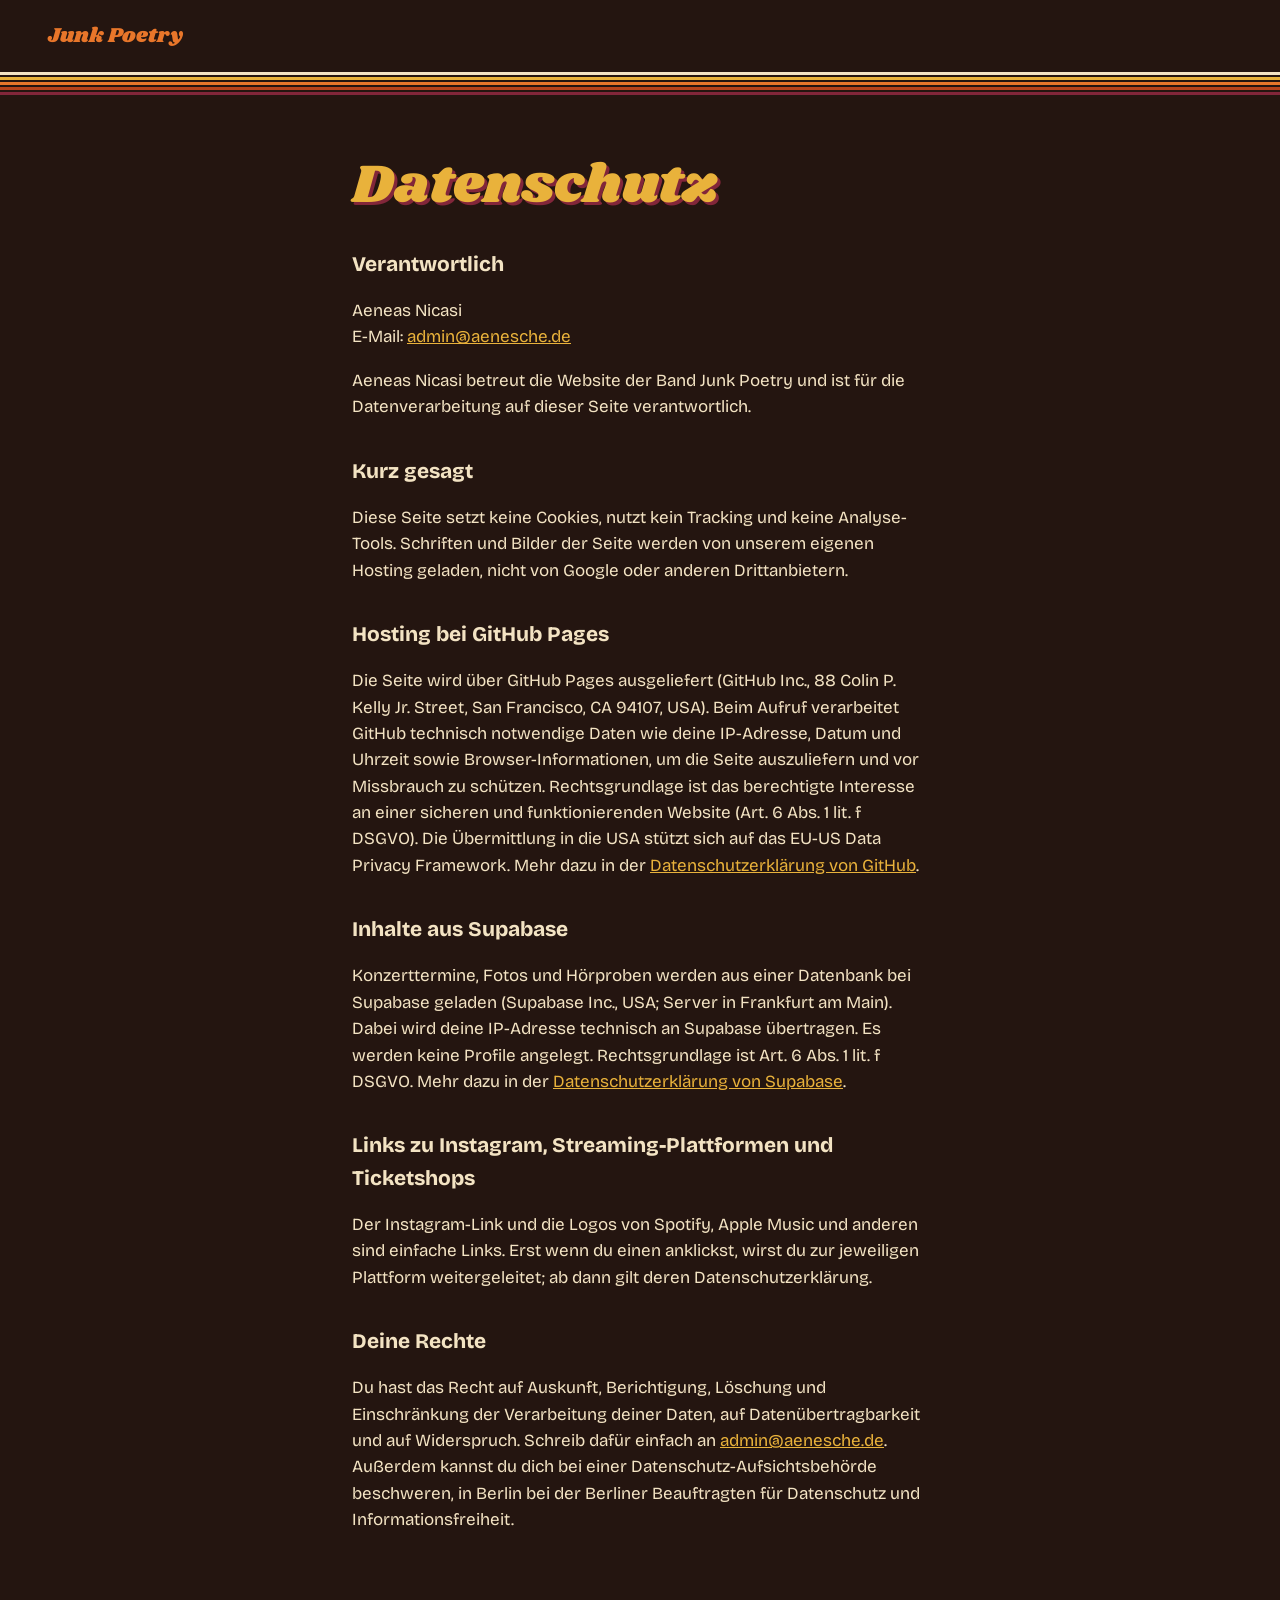
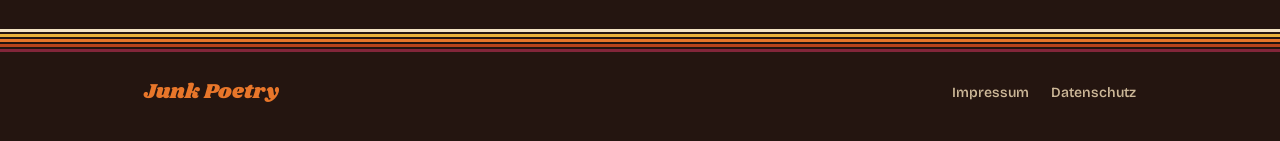
==== commit 9d98d685: "Fix title format and clean up contact information Updated the title and removed placeholder text for" ====
--- a/datenschutz.html
+++ b/datenschutz.html
@@ -3,7 +3,7 @@
 <head>
   <meta charset="utf-8">
   <meta name="viewport" content="width=device-width, initial-scale=1">
-  <title>Datenschutz – Junk Poetry</title>
+  <title>Datenschutz - Junk Poetry</title>
   <meta name="robots" content="noindex">
   <meta name="theme-color" content="#241510">
   <link rel="icon" href="assets/img/favicon.svg" type="image/svg+xml">
@@ -19,8 +19,6 @@
     <h2>Verantwortlich</h2>
     <p>
       Aeneas Nicasi<br>
-      <span class="todo">Straße und Hausnummer</span><br>
-      <span class="todo">PLZ Berlin</span><br>
       E-Mail: <a href="mailto:admin@aenesche.de">admin@aenesche.de</a>
     </p>
     <p>Aeneas Nicasi betreut die Website der Band Junk Poetry und ist für die Datenverarbeitung auf dieser Seite verantwortlich.</p>
